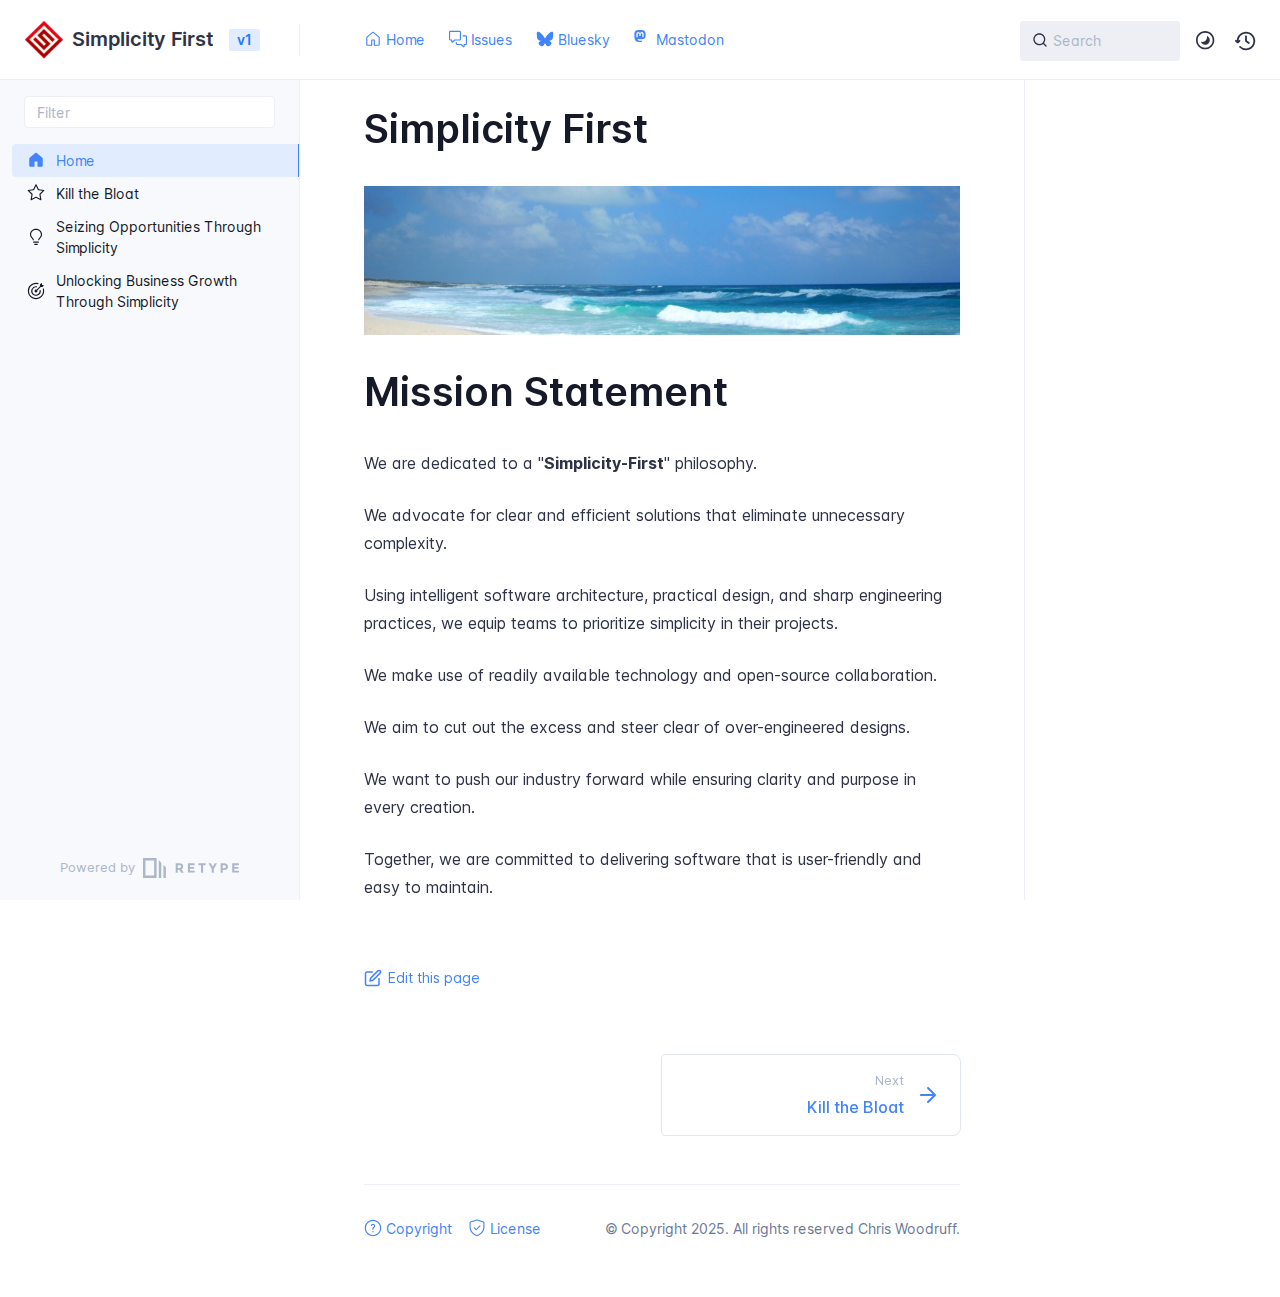
==== index.html @ 8ca4e06e "Refreshes Retype-generated documentation." ====
<!DOCTYPE html>
<html lang="en" class="h-full">
<head>
    <script async src="https://www.googletagmanager.com/gtag/js?id=G-XQ086SCL5T"></script>
    <script data-cfasync="false">window.dataLayer = window.dataLayer || [];function gtag(){dataLayer.push(arguments);}gtag('js', new Date());gtag('config', 'G-XQ086SCL5T');</script>

    <meta charset="UTF-8">
    <meta name="viewport" content="width=device-width,initial-scale=1">
    <meta name="turbo-root" content="/simplicity-first-dev">
    <meta name="turbo-cache-control" content="no-cache" data-turbo-track="reload" data-track-token="3.6.0.795551526939">

    <!-- See retype.com -->
    <meta name="generator" content="Retype 3.6.0">

    <!-- Primary Meta Tags -->
    <title>Simplicity First</title>
    <meta name="title" content="Simplicity First">
    <meta name="description" content="We are dedicated to a \" Simplicity-First\" philosophy.">

    <!-- Canonical -->
    <link rel="canonical" href="https://cwoodruff.github.io/simplicity-first-dev/">

    <!-- Open Graph / Facebook -->
    <meta property="og:type" content="website">
    <meta property="og:url" content="https://cwoodruff.github.io/simplicity-first-dev/">
    <meta property="og:title" content="Simplicity First">
    <meta property="og:description" content="We are dedicated to a \" Simplicity-First\" philosophy.">
    <meta property="og:image" content="https://cwoodruff.github.io/simplicity-first-dev/images/banner.jpeg">

    <!-- Twitter -->
    <meta property="twitter:card" content="summary_large_image">
    <meta property="twitter:url" content="https://cwoodruff.github.io/simplicity-first-dev/">
    <meta property="twitter:title" content="Simplicity First">
    <meta property="twitter:description" content="We are dedicated to a \" Simplicity-First\" philosophy.">
    <meta property="twitter:image" content="https://cwoodruff.github.io/simplicity-first-dev/images/banner.jpeg">

    <script data-cfasync="false">(function () { var el = document.documentElement, m = localStorage.getItem("doc_theme"), wm = window.matchMedia; if (m === "dark" || (!m && wm && wm("(prefers-color-scheme: dark)").matches)) { el.classList.add("dark") } else { el.classList.remove("dark") } })();</script>

    <link href="images/favicon.ico" rel="icon">
    <link href="resources/css/retype.css?v=3.6.0.795551526939" rel="stylesheet">

    <script data-cfasync="false" src="resources/js/config.js?v=3.6.0.795551526939" data-turbo-eval="false" defer></script>
    <script data-cfasync="false" src="resources/js/retype.js?v=3.6.0" data-turbo-eval="false" defer></script>
    <script id="lunr-js" data-cfasync="false" src="resources/js/lunr.js?v=3.6.0.795551526939" data-turbo-eval="false" defer></script>
</head>
<body>
    <div id="docs-app" class="relative text-base antialiased text-gray-700 bg-white font-body dark:bg-dark-850 dark:text-dark-300">
        <div class="absolute bottom-0 left-0 bg-gray-100 dark:bg-dark-800" style="top: 5rem; right: 50%"></div>
    
        <header id="docs-site-header" class="sticky top-0 z-30 flex w-full h-16 bg-white border-b border-gray-200 md:h-20 dark:bg-dark-850 dark:border-dark-650">
            <div class="container relative flex items-center justify-between pr-6 grow md:justify-start">
                <!-- Mobile menu button skeleton -->
                <button v-cloak class="skeleton docs-mobile-menu-button flex items-center justify-center shrink-0 overflow-hidden dark:text-white focus:outline-none rounded-full w-10 h-10 ml-3.5 md:hidden"><svg xmlns="http://www.w3.org/2000/svg" class="mb-px shrink-0" width="24" height="24" viewBox="0 0 24 24" role="presentation" style="margin-bottom: 0px;"><g fill="currentColor"><path d="M2 4h20v2H2zM2 11h20v2H2zM2 18h20v2H2z"></path></g></svg></button>
                <div v-cloak id="docs-sidebar-toggle"></div>
        
                <!-- Logo -->
                <div class="flex items-center justify-between h-full py-2 md:w-75">
                    <div class="flex items-center px-2 md:px-6">
                        <a id="docs-site-logo" href="" class="flex items-center leading-snug text-xl">
                            <span class="w-10 mr-2 grow-0 shrink-0 overflow-hidden">
                                <img class="max-h-10 dark:hidden md:inline-block" src="images/simplicity-first-200.png">
                                <img class="max-h-10 hidden dark:inline-block" src="images/simplicity-first-200.png">
                            </span>
                            <span class="dark:text-white font-semibold line-clamp-1 md:line-clamp-2">Simplicity First</span>
                        </a><span class="hidden px-2 py-1 ml-4 text-sm font-semibold leading-none text-root-logo-label-text bg-root-logo-label-bg rounded-sm md:inline-block">v1</span>
                    </div>
        
                    <span class="hidden h-8 border-r md:inline-block dark:border-dark-650"></span>
                </div>
        
                <div class="flex justify-between md:grow">
                    <!-- Top Nav -->
                    <nav class="hidden md:flex">
                        <ul class="flex flex-col mb-4 md:pl-16 md:mb-0 md:flex-row md:items-center">
                            <li class="mr-6">
                                <a class="py-2 md:mb-0 inline-flex items-center text-sm whitespace-nowrap transition-colors duration-200 ease-linear md:text-blue-500 dark:text-blue-400 hover:text-blue-800 dark:hover:text-blue-200" href="">
                                    <svg xmlns="http://www.w3.org/2000/svg" class="mb-px mr-1" width="18" height="18" viewBox="0 0 24 24" role="presentation">
                                        <g fill="currentColor">
                                            <path d="M11.03 2.59a1.501 1.501 0 0 1 1.94 0l7.5 6.363a1.5 1.5 0 0 1 .53 1.144V19.5a1.5 1.5 0 0 1-1.5 1.5h-5.75a.75.75 0 0 1-.75-.75V14h-2v6.25a.75.75 0 0 1-.75.75H4.5A1.5 1.5 0 0 1 3 19.5v-9.403c0-.44.194-.859.53-1.144ZM12 3.734l-7.5 6.363V19.5h5v-6.25a.75.75 0 0 1 .75-.75h3.5a.75.75 0 0 1 .75.75v6.25h5v-9.403Z"/>
                                        </g>
                                    </svg>
                                    <span>Home</span>
                                </a>
                            </li>
                            <li class="mr-6">
                                <a class="py-2 md:mb-0 inline-flex items-center text-sm whitespace-nowrap transition-colors duration-200 ease-linear md:text-blue-500 dark:text-blue-400 hover:text-blue-800 dark:hover:text-blue-200" href="https://github.com/cwoodruff/simplicity-first-dev/issues" target="_blank">
                                    <svg xmlns="http://www.w3.org/2000/svg" class="mb-px mr-1" width="18" height="18" viewBox="0 0 24 24" role="presentation">
                                        <g fill="currentColor">
                                            <path d="M1.75 1h12.5c.966 0 1.75.784 1.75 1.75v9.5A1.75 1.75 0 0 1 14.25 14H8.061l-2.574 2.573A1.458 1.458 0 0 1 3 15.543V14H1.75A1.75 1.75 0 0 1 0 12.25v-9.5C0 1.784.784 1 1.75 1ZM1.5 2.75v9.5c0 .138.112.25.25.25h2a.75.75 0 0 1 .75.75v2.19l2.72-2.72a.749.749 0 0 1 .53-.22h6.5a.25.25 0 0 0 .25-.25v-9.5a.25.25 0 0 0-.25-.25H1.75a.25.25 0 0 0-.25.25Z"/><path d="M22.5 8.75a.25.25 0 0 0-.25-.25h-3.5a.75.75 0 0 1 0-1.5h3.5c.966 0 1.75.784 1.75 1.75v9.5A1.75 1.75 0 0 1 22.25 20H21v1.543a1.457 1.457 0 0 1-2.487 1.03L15.939 20H10.75A1.75 1.75 0 0 1 9 18.25v-1.465a.75.75 0 0 1 1.5 0v1.465c0 .138.112.25.25.25h5.5a.75.75 0 0 1 .53.22l2.72 2.72v-2.19a.75.75 0 0 1 .75-.75h2a.25.25 0 0 0 .25-.25v-9.5Z"/>
                                        </g>
                                    </svg>
                                    <span>Issues</span>
                                </a>
                            </li>
                            <li class="mr-6">
                                <a class="py-2 md:mb-0 inline-flex items-center text-sm whitespace-nowrap transition-colors duration-200 ease-linear md:text-blue-500 dark:text-blue-400 hover:text-blue-800 dark:hover:text-blue-200" href="https://bsky.app/profile/woodruff.dev" target="_blank">
                                    <svg xmlns="http://www.w3.org/2000/svg" class="mb-px mr-1" width="18" height="18" viewBox="0 0 24 24" role="presentation">
                                        <g fill="currentColor">
                                            <path d="M18.231,3.618c-2.312,1.736-4.785,5.107-5.948,7.244c-0.123,0.226-0.444,0.226-0.567,0	c-1.163-2.137-3.636-5.508-5.948-7.244C3.949,2.252,1,1.195,1,4.559c0,0.672,0.385,5.643,0.611,6.451	c0.606,2.169,2.454,3.089,4.437,3.195c0.19,0.01,0.222,0.261,0.043,0.324c-2.988,1.048-3.518,3.196-1.424,5.344	c3.826,3.894,5.814,0.647,6.733-1.514c0.224-0.525,0.977-0.525,1.2,0c0.92,2.161,2.907,5.408,6.733,1.514	c2.093-2.148,1.564-4.296-1.424-5.344c-0.179-0.063-0.146-0.313,0.043-0.324c1.983-0.106,3.83-1.026,4.437-3.195	C22.615,10.203,23,5.231,23,4.559C23,1.195,20.051,2.252,18.231,3.618z"></path>
                                        </g>
                                    </svg>
                                    <span>Bluesky</span>
                                </a>
                            </li>
                            <li class="mr-6">
                                <a class="py-2 md:mb-0 inline-flex items-center text-sm whitespace-nowrap transition-colors duration-200 ease-linear md:text-blue-500 dark:text-blue-400 hover:text-blue-800 dark:hover:text-blue-200" href="https://mastodon.social/@cwoodruff" target="_blank">
                                    <svg xmlns="http://www.w3.org/2000/svg" class="mb-px mr-1" width="18" height="18" viewBox="0 0 24 24" role="presentation">
                                        <g fill="currentColor">
                                            <path d="M11.19 12.195c2.016-.24 3.77-1.475 3.99-2.603.348-1.778.32-4.339.32-4.339 0-3.47-2.286-4.488-2.286-4.488C12.062.238 10.083.017 8.027 0h-.05C5.92.017 3.942.238 2.79.765c0 0-2.285 1.017-2.285 4.488l-.002.662c-.004.64-.007 1.35.011 2.091.083 3.394.626 6.74 3.78 7.57 1.454.383 2.703.463 3.709.408 1.823-.1 2.847-.647 2.847-.647l-.06-1.317s-1.303.41-2.767.36c-1.45-.05-2.98-.156-3.215-1.928a4 4 0 0 1-.033-.496s1.424.346 3.228.428c1.103.05 2.137-.064 3.188-.189zm1.613-2.47H11.13v-4.08c0-.859-.364-1.295-1.091-1.295-.804 0-1.207.517-1.207 1.541v2.233H7.168V5.89c0-1.024-.403-1.541-1.207-1.541-.727 0-1.091.436-1.091 1.296v4.079H3.197V5.522q0-1.288.66-2.046c.456-.505 1.052-.764 1.793-.764.856 0 1.504.328 1.933.983L8 4.39l.417-.695c.429-.655 1.077-.983 1.934-.983.74 0 1.336.259 1.791.764q.662.757.661 2.046z"/>
                                        </g>
                                    </svg>
                                    <span>Mastodon</span>
                                </a>
                            </li>
        
                        </ul>
                    </nav>
        
                    <!-- Header Right Skeleton -->
                    <div v-cloak class="flex justify-end grow skeleton">
        
                        <!-- Search input mock -->
                        <div class="relative hidden w-40 lg:block lg:max-w-sm lg:ml-auto">
                            <div class="absolute flex items-center justify-center h-full pl-3 dark:text-dark-300">
                                <svg xmlns="http://www.w3.org/2000/svg" class="icon-base" width="16" height="16" viewBox="0 0 24 24" aria-labelledby="icon" role="presentation" style="margin-bottom: 1px;"><g fill="currentColor" ><path d="M21.71 20.29l-3.68-3.68A8.963 8.963 0 0020 11c0-4.96-4.04-9-9-9s-9 4.04-9 9 4.04 9 9 9c2.12 0 4.07-.74 5.61-1.97l3.68 3.68c.2.19.45.29.71.29s.51-.1.71-.29c.39-.39.39-1.03 0-1.42zM4 11c0-3.86 3.14-7 7-7s7 3.14 7 7c0 1.92-.78 3.66-2.04 4.93-.01.01-.02.01-.02.01-.01.01-.01.01-.01.02A6.98 6.98 0 0111 18c-3.86 0-7-3.14-7-7z" ></path></g></svg>
                            </div>
                            <input class="w-full h-10 placeholder-gray-400 transition-colors duration-200 ease-in bg-gray-200 border border-transparent rounded md:text-sm hover:bg-white hover:border-gray-300 focus:outline-none focus:bg-white focus:border-gray-500 dark:bg-dark-600 dark:border-dark-600 dark:placeholder-dark-400" style="padding: 0.625rem 0.75rem 0.625rem 2rem" type="text" placeholder="Search">
                        </div>
        
                        <!-- Mobile search button -->
                        <div class="flex items-center justify-center w-10 h-10 lg:hidden">
                            <svg xmlns="http://www.w3.org/2000/svg" class="shrink-0 icon-base" width="20" height="20" viewBox="0 0 24 24" aria-labelledby="icon" role="presentation" style="margin-bottom: 0px;"><g fill="currentColor" ><path d="M21.71 20.29l-3.68-3.68A8.963 8.963 0 0020 11c0-4.96-4.04-9-9-9s-9 4.04-9 9 4.04 9 9 9c2.12 0 4.07-.74 5.61-1.97l3.68 3.68c.2.19.45.29.71.29s.51-.1.71-.29c.39-.39.39-1.03 0-1.42zM4 11c0-3.86 3.14-7 7-7s7 3.14 7 7c0 1.92-.78 3.66-2.04 4.93-.01.01-.02.01-.02.01-.01.01-.01.01-.01.02A6.98 6.98 0 0111 18c-3.86 0-7-3.14-7-7z" ></path></g></svg>
                        </div>
        
                        <!-- Dark mode switch placeholder -->
                        <div class="w-10 h-10 lg:ml-2"></div>
        
                        <!-- History button -->
                        <div class="flex items-center justify-center w-10 h-10" style="margin-right: -0.625rem;">
                            <svg xmlns="http://www.w3.org/2000/svg" class="shrink-0 icon-base" width="22" height="22" viewBox="0 0 24 24" aria-labelledby="icon" role="presentation" style="margin-bottom: 0px;"><g fill="currentColor" ><g ><path d="M12.01 6.01c-.55 0-1 .45-1 1V12a1 1 0 00.4.8l3 2.22a.985.985 0 001.39-.2.996.996 0 00-.21-1.4l-2.6-1.92V7.01c.02-.55-.43-1-.98-1z"></path><path d="M12.01 1.91c-5.33 0-9.69 4.16-10.05 9.4l-.29-.26a.997.997 0 10-1.34 1.48l1.97 1.79c.19.17.43.26.67.26s.48-.09.67-.26l1.97-1.79a.997.997 0 10-1.34-1.48l-.31.28c.34-4.14 3.82-7.41 8.05-7.41 4.46 0 8.08 3.63 8.08 8.09s-3.63 8.08-8.08 8.08c-2.18 0-4.22-.85-5.75-2.4a.996.996 0 10-1.42 1.4 10.02 10.02 0 007.17 2.99c5.56 0 10.08-4.52 10.08-10.08.01-5.56-4.52-10.09-10.08-10.09z"></path></g></g></svg>
                        </div>
                    </div>
        
                    <div v-cloak class="flex justify-end grow">
                        <div id="docs-mobile-search-button"></div>
                        <doc-search-desktop></doc-search-desktop>
        
                        <doc-theme-switch class="lg:ml-2"></doc-theme-switch>
                        <doc-history></doc-history>
                    </div>
                </div>
            </div>
        </header>
    
        <div class="container relative flex bg-white">
            <!-- Sidebar Skeleton -->
            <div v-cloak class="fixed flex flex-col shrink-0 duration-300 ease-in-out bg-gray-100 border-gray-200 sidebar top-20 w-75 border-r h-screen md:sticky transition-transform skeleton dark:bg-dark-800 dark:border-dark-650">
            
                <!-- Render this div, if config.showSidebarFilter is `true` -->
                <div class="flex items-center h-16 px-6">
                    <input class="w-full h-8 px-3 py-2 transition-colors duration-200 ease-linear bg-white border border-gray-200 rounded shadow-none text-sm focus:outline-none focus:border-gray-600 dark:bg-dark-600 dark:border-dark-600" type="text" placeholder="Filter">
                </div>
            
                <div class="pl-6 mt-1 mb-4">
                    <div class="w-32 h-3 mb-4 bg-gray-200 rounded-full loading dark:bg-dark-600"></div>
                    <div class="w-48 h-3 mb-4 bg-gray-200 rounded-full loading dark:bg-dark-600"></div>
                    <div class="w-40 h-3 mb-4 bg-gray-200 rounded-full loading dark:bg-dark-600"></div>
                    <div class="w-32 h-3 mb-4 bg-gray-200 rounded-full loading dark:bg-dark-600"></div>
                    <div class="w-48 h-3 mb-4 bg-gray-200 rounded-full loading dark:bg-dark-600"></div>
                    <div class="w-40 h-3 mb-4 bg-gray-200 rounded-full loading dark:bg-dark-600"></div>
                </div>
            
                <div class="shrink-0 mt-auto bg-transparent dark:border-dark-650">
                    <a class="flex items-center justify-center flex-nowrap h-16 text-gray-400 dark:text-dark-400 hover:text-gray-700 dark:hover:text-dark-300 transition-colors duration-150 ease-in docs-powered-by" target="_blank" href="https://retype.com/" rel="noopener">
                        <span class="text-xs whitespace-nowrap">Powered by</span>
                        <svg xmlns="http://www.w3.org/2000/svg" class="ml-2" fill="currentColor" width="96" height="20" overflow="visible"><path d="M0 0v20h13.59V0H0zm11.15 17.54H2.44V2.46h8.71v15.08zM15.8 20h2.44V4.67L15.8 2.22zM20.45 6.89V20h2.44V9.34z"/><g><path d="M40.16 8.44c0 1.49-.59 2.45-1.75 2.88l2.34 3.32h-2.53l-2.04-2.96h-1.43v2.96h-2.06V5.36h3.5c1.43 0 2.46.24 3.07.73s.9 1.27.9 2.35zm-2.48 1.1c.26-.23.38-.59.38-1.09 0-.5-.13-.84-.4-1.03s-.73-.28-1.39-.28h-1.54v2.75h1.5c.72 0 1.2-.12 1.45-.35zM51.56 5.36V7.2h-4.59v1.91h4.13v1.76h-4.13v1.92h4.74v1.83h-6.79V5.36h6.64zM60.09 7.15v7.48h-2.06V7.15h-2.61V5.36h7.28v1.79h-2.61zM70.81 14.64h-2.06v-3.66l-3.19-5.61h2.23l1.99 3.45 1.99-3.45H74l-3.19 5.61v3.66zM83.99 6.19c.65.55.97 1.4.97 2.55s-.33 1.98-1 2.51-1.68.8-3.04.8h-1.23v2.59h-2.06V5.36h3.26c1.42 0 2.45.28 3.1.83zm-1.51 3.65c.25-.28.37-.69.37-1.22s-.16-.92-.48-1.14c-.32-.23-.82-.34-1.5-.34H79.7v3.12h1.38c.68 0 1.15-.14 1.4-.42zM95.85 5.36V7.2h-4.59v1.91h4.13v1.76h-4.13v1.92H96v1.83h-6.79V5.36h6.64z"/></g></svg>
                    </a>
                </div>
            </div>
            
            <!-- Sidebar component -->
            <doc-sidebar v-cloak>
                <template #sidebar-footer>
                    <div class="shrink-0 mt-auto border-t md:bg-transparent md:border-none dark:border-dark-650">
            
                        <div class="py-3 px-6 md:hidden border-b dark:border-dark-650">
                            <nav>
                                <ul class="flex flex-wrap justify-center items-center">
                                    <li class="mr-6">
                                        <a class="block py-1 inline-flex items-center text-sm whitespace-nowrap transition-colors duration-200 ease-linear md:text-blue-500 dark:text-blue-400 hover:text-blue-800 dark:hover:text-blue-200" href="">
                                            <svg xmlns="http://www.w3.org/2000/svg" class="mb-px mr-1" width="18" height="18" viewBox="0 0 24 24" role="presentation">
                                                <g fill="currentColor">
                                                    <path d="M11.03 2.59a1.501 1.501 0 0 1 1.94 0l7.5 6.363a1.5 1.5 0 0 1 .53 1.144V19.5a1.5 1.5 0 0 1-1.5 1.5h-5.75a.75.75 0 0 1-.75-.75V14h-2v6.25a.75.75 0 0 1-.75.75H4.5A1.5 1.5 0 0 1 3 19.5v-9.403c0-.44.194-.859.53-1.144ZM12 3.734l-7.5 6.363V19.5h5v-6.25a.75.75 0 0 1 .75-.75h3.5a.75.75 0 0 1 .75.75v6.25h5v-9.403Z"/>
                                                </g>
                                            </svg>
                                            <span>Home</span>
                                        </a>
                                    </li>
                                    <li class="mr-6">
                                        <a class="block py-1 inline-flex items-center text-sm whitespace-nowrap transition-colors duration-200 ease-linear md:text-blue-500 dark:text-blue-400 hover:text-blue-800 dark:hover:text-blue-200" href="https://github.com/cwoodruff/simplicity-first-dev/issues" target="_blank">
                                            <svg xmlns="http://www.w3.org/2000/svg" class="mb-px mr-1" width="18" height="18" viewBox="0 0 24 24" role="presentation">
                                                <g fill="currentColor">
                                                    <path d="M1.75 1h12.5c.966 0 1.75.784 1.75 1.75v9.5A1.75 1.75 0 0 1 14.25 14H8.061l-2.574 2.573A1.458 1.458 0 0 1 3 15.543V14H1.75A1.75 1.75 0 0 1 0 12.25v-9.5C0 1.784.784 1 1.75 1ZM1.5 2.75v9.5c0 .138.112.25.25.25h2a.75.75 0 0 1 .75.75v2.19l2.72-2.72a.749.749 0 0 1 .53-.22h6.5a.25.25 0 0 0 .25-.25v-9.5a.25.25 0 0 0-.25-.25H1.75a.25.25 0 0 0-.25.25Z"/><path d="M22.5 8.75a.25.25 0 0 0-.25-.25h-3.5a.75.75 0 0 1 0-1.5h3.5c.966 0 1.75.784 1.75 1.75v9.5A1.75 1.75 0 0 1 22.25 20H21v1.543a1.457 1.457 0 0 1-2.487 1.03L15.939 20H10.75A1.75 1.75 0 0 1 9 18.25v-1.465a.75.75 0 0 1 1.5 0v1.465c0 .138.112.25.25.25h5.5a.75.75 0 0 1 .53.22l2.72 2.72v-2.19a.75.75 0 0 1 .75-.75h2a.25.25 0 0 0 .25-.25v-9.5Z"/>
                                                </g>
                                            </svg>
                                            <span>Issues</span>
                                        </a>
                                    </li>
                                    <li class="mr-6">
                                        <a class="block py-1 inline-flex items-center text-sm whitespace-nowrap transition-colors duration-200 ease-linear md:text-blue-500 dark:text-blue-400 hover:text-blue-800 dark:hover:text-blue-200" href="https://bsky.app/profile/woodruff.dev" target="_blank">
                                            <svg xmlns="http://www.w3.org/2000/svg" class="mb-px mr-1" width="18" height="18" viewBox="0 0 24 24" role="presentation">
                                                <g fill="currentColor">
                                                    <path d="M18.231,3.618c-2.312,1.736-4.785,5.107-5.948,7.244c-0.123,0.226-0.444,0.226-0.567,0	c-1.163-2.137-3.636-5.508-5.948-7.244C3.949,2.252,1,1.195,1,4.559c0,0.672,0.385,5.643,0.611,6.451	c0.606,2.169,2.454,3.089,4.437,3.195c0.19,0.01,0.222,0.261,0.043,0.324c-2.988,1.048-3.518,3.196-1.424,5.344	c3.826,3.894,5.814,0.647,6.733-1.514c0.224-0.525,0.977-0.525,1.2,0c0.92,2.161,2.907,5.408,6.733,1.514	c2.093-2.148,1.564-4.296-1.424-5.344c-0.179-0.063-0.146-0.313,0.043-0.324c1.983-0.106,3.83-1.026,4.437-3.195	C22.615,10.203,23,5.231,23,4.559C23,1.195,20.051,2.252,18.231,3.618z"></path>
                                                </g>
                                            </svg>
                                            <span>Bluesky</span>
                                        </a>
                                    </li>
                                    <li class="mr-6">
                                        <a class="block py-1 inline-flex items-center text-sm whitespace-nowrap transition-colors duration-200 ease-linear md:text-blue-500 dark:text-blue-400 hover:text-blue-800 dark:hover:text-blue-200" href="https://mastodon.social/@cwoodruff" target="_blank">
                                            <svg xmlns="http://www.w3.org/2000/svg" class="mb-px mr-1" width="18" height="18" viewBox="0 0 24 24" role="presentation">
                                                <g fill="currentColor">
                                                    <path d="M11.19 12.195c2.016-.24 3.77-1.475 3.99-2.603.348-1.778.32-4.339.32-4.339 0-3.47-2.286-4.488-2.286-4.488C12.062.238 10.083.017 8.027 0h-.05C5.92.017 3.942.238 2.79.765c0 0-2.285 1.017-2.285 4.488l-.002.662c-.004.64-.007 1.35.011 2.091.083 3.394.626 6.74 3.78 7.57 1.454.383 2.703.463 3.709.408 1.823-.1 2.847-.647 2.847-.647l-.06-1.317s-1.303.41-2.767.36c-1.45-.05-2.98-.156-3.215-1.928a4 4 0 0 1-.033-.496s1.424.346 3.228.428c1.103.05 2.137-.064 3.188-.189zm1.613-2.47H11.13v-4.08c0-.859-.364-1.295-1.091-1.295-.804 0-1.207.517-1.207 1.541v2.233H7.168V5.89c0-1.024-.403-1.541-1.207-1.541-.727 0-1.091.436-1.091 1.296v4.079H3.197V5.522q0-1.288.66-2.046c.456-.505 1.052-.764 1.793-.764.856 0 1.504.328 1.933.983L8 4.39l.417-.695c.429-.655 1.077-.983 1.934-.983.74 0 1.336.259 1.791.764q.662.757.661 2.046z"/>
                                                </g>
                                            </svg>
                                            <span>Mastodon</span>
                                        </a>
                                    </li>
            
                                </ul>
                            </nav>
                        </div>
            
                        <a class="flex items-center justify-center flex-nowrap h-16 text-gray-400 dark:text-dark-400 hover:text-gray-700 dark:hover:text-dark-300 transition-colors duration-150 ease-in docs-powered-by" target="_blank" href="https://retype.com/" rel="noopener">
                            <span class="text-xs whitespace-nowrap">Powered by</span>
                            <svg xmlns="http://www.w3.org/2000/svg" class="ml-2" fill="currentColor" width="96" height="20" overflow="visible"><path d="M0 0v20h13.59V0H0zm11.15 17.54H2.44V2.46h8.71v15.08zM15.8 20h2.44V4.67L15.8 2.22zM20.45 6.89V20h2.44V9.34z"/><g><path d="M40.16 8.44c0 1.49-.59 2.45-1.75 2.88l2.34 3.32h-2.53l-2.04-2.96h-1.43v2.96h-2.06V5.36h3.5c1.43 0 2.46.24 3.07.73s.9 1.27.9 2.35zm-2.48 1.1c.26-.23.38-.59.38-1.09 0-.5-.13-.84-.4-1.03s-.73-.28-1.39-.28h-1.54v2.75h1.5c.72 0 1.2-.12 1.45-.35zM51.56 5.36V7.2h-4.59v1.91h4.13v1.76h-4.13v1.92h4.74v1.83h-6.79V5.36h6.64zM60.09 7.15v7.48h-2.06V7.15h-2.61V5.36h7.28v1.79h-2.61zM70.81 14.64h-2.06v-3.66l-3.19-5.61h2.23l1.99 3.45 1.99-3.45H74l-3.19 5.61v3.66zM83.99 6.19c.65.55.97 1.4.97 2.55s-.33 1.98-1 2.51-1.68.8-3.04.8h-1.23v2.59h-2.06V5.36h3.26c1.42 0 2.45.28 3.1.83zm-1.51 3.65c.25-.28.37-.69.37-1.22s-.16-.92-.48-1.14c-.32-.23-.82-.34-1.5-.34H79.7v3.12h1.38c.68 0 1.15-.14 1.4-.42zM95.85 5.36V7.2h-4.59v1.91h4.13v1.76h-4.13v1.92H96v1.83h-6.79V5.36h6.64z"/></g></svg>
                        </a>
                    </div>
                </template>
            </doc-sidebar>
    
            <div class="grow min-w-0 dark:bg-dark-850">
                <!-- Render "toolbar" template here on api pages --><!-- Render page content -->
                <div class="flex">
                    <div class="min-w-0 p-4 grow md:px-16">
                        <main class="relative pb-12 lg:pt-2">
                            <div class="docs-markdown" id="docs-content">
                                <!-- Rendered if sidebar right is enabled -->
                                <div id="docs-sidebar-right-toggle"></div>
                                <!-- Page content  -->
<doc-anchor-target id="simplicity-first" class="break-words">
    <h1>
        <doc-anchor-trigger class="header-anchor-trigger" to="#simplicity-first">#</doc-anchor-trigger>
        <span>Simplicity First</span>
    </h1>
</doc-anchor-target>
<p><figure class="content-center">
    <img src="images/banner.jpeg" alt="">
    <figcaption class="caption"></figcaption>
</figure>
</p>
<doc-anchor-target id="mission-statement">
    <h1>
        <doc-anchor-trigger class="header-anchor-trigger" to="#mission-statement">#</doc-anchor-trigger>
        <span>Mission Statement</span>
    </h1>
</doc-anchor-target>
<p>We are dedicated to a &quot;<strong>Simplicity-First</strong>&quot; philosophy.</p>
<p>We advocate for clear and efficient solutions that eliminate unnecessary complexity.</p>
<p>Using intelligent software architecture, practical design, and sharp engineering practices, we equip teams to prioritize simplicity in their projects.</p>
<p>We make use of readily available technology and open-source collaboration.</p>
<p>We aim to cut out the excess and steer clear of over-engineered designs.</p>
<p>We want to push our industry forward while ensuring clarity and purpose in every creation.</p>
<p>Together, we are committed to delivering software that is user-friendly and easy to maintain.</p>

                                
                                <!-- Required only on API pages -->
                                <doc-toolbar-member-filter-no-results></doc-toolbar-member-filter-no-results>
                            </div>
                            <footer class="clear-both">
                                <div class="flex flex-wrap items-center justify-between mt-14">
                                    <a class="my-2.5 inline-flex items-center text-sm whitespace-nowrap text-blue-500 dark:text-blue-400 hover:text-blue-700 hover:underline" href="https://github.com/cwoodruff/simplicity-first-dev/blob/main/index.md" target="_blank" rel="noopener">
                                        <svg class="mr-1.5" xmlns="http://www.w3.org/2000/svg" width="18" height="18" viewBox="0 0 24 24" fill="currentColor" overflow="visible"><path d="M20 12c-.55 0-1 .45-1 1v7c0 .55-.45 1-1 1H4c-.55 0-1-.45-1-1V6c0-.55.45-1 1-1h7c.55 0 1-.45 1-1s-.45-1-1-1H4C2.35 3 1 4.35 1 6v14c0 1.65 1.35 3 3 3h14c1.65 0 3-1.35 3-3v-7c0-.55-.45-1-1-1z" /><path d="M22.21 1.79c-1.18-1.18-3.24-1.18-4.41 0l-9.5 9.5c-.13.13-.22.29-.26.46l-1 4c-.08.34.01.7.26.95.18.2.44.3.7.3.08 0 .16-.01.24-.03l4-1c.18-.04.34-.13.46-.26l9.5-9.5c1.22-1.22 1.22-3.2.01-4.42zm-1.42 3l-9.3 9.3-2.11.53.53-2.11 9.3-9.3c.42-.42 1.16-.42 1.59 0 .43.43.43 1.15-.01 1.58z" /><path fill="none" d="M0 0h24v24H0z" /></svg>
                                        <span>Edit this page</span>
                                    </a>
                                </div>
                            
                                <nav class="flex mt-14">
                                    <div class="w-1/2">
                                    </div>
                            
                                    <div class="w-1/2">
                                        <a class="px-5 py-4 -mx-px h-full flex items-center justify-end break-normal font-medium text-blue-500 dark:text-blue-400 border border-gray-300 hover:border-gray-400 dark:border-dark-650 dark:hover:border-dark-450 rounded-l rounded-r-lg transition-colors duration-150 relative hover:z-5" href="kill-the-bloat/">
                                            <span>
                                                <span class="block text-xs font-normal text-right text-gray-400 dark:text-dark-400">Next</span>
                                                <span class="block mt-1">Kill the Bloat</span>
                                            </span>
                                            <svg xmlns="http://www.w3.org/2000/svg" class="ml-3" width="24" height="24" viewBox="0 0 24 24" fill="currentColor" overflow="visible"><path d="M19.92 12.38a1 1 0 00-.22-1.09l-7-7a.996.996 0 10-1.41 1.41l5.3 5.3H5c-.55 0-1 .45-1 1s.45 1 1 1h11.59l-5.29 5.29a.996.996 0 000 1.41c.19.2.44.3.7.3s.51-.1.71-.29l7-7c.09-.09.16-.21.21-.33z" /><path fill="none" d="M0 0h24v24H0z" /></svg>
                                        </a>
                                    </div>
                                </nav>
                            </footer>
                        </main>
                
                        <div class="border-t dark:border-dark-650 pt-6 mb-8">
                            <footer class="flex flex-wrap items-center justify-between">
                                <div>
                                    <ul class="flex flex-wrap items-center text-sm">
                                        <li>
                                            <a class="inline-flex items-center mr-4 py-2 text-sm whitespace-nowrap transition-colors duration-200 ease-linear text-blue-500 dark:text-blue-400 hover:text-blue-800 dark:hover:text-blue-200 md:mb-0" href="copyright/">
                                                <svg xmlns="http://www.w3.org/2000/svg" class="mb-px mr-1" width="18" height="18" viewBox="0 0 24 24" role="presentation">
                                                    <g fill="currentColor">
                                                        <path d="M10.97 8.265a1.45 1.45 0 0 0-.487.57.75.75 0 0 1-1.341-.67c.2-.402.513-.826.997-1.148C10.627 6.69 11.244 6.5 12 6.5c.658 0 1.369.195 1.934.619a2.45 2.45 0 0 1 1.004 2.006c0 1.033-.513 1.72-1.027 2.215-.19.183-.399.358-.579.508l-.147.123a4.329 4.329 0 0 0-.435.409v1.37a.75.75 0 1 1-1.5 0v-1.473c0-.237.067-.504.247-.736.22-.28.486-.517.718-.714l.183-.153.001-.001c.172-.143.324-.27.47-.412.368-.355.569-.676.569-1.136a.953.953 0 0 0-.404-.806C12.766 8.118 12.384 8 12 8c-.494 0-.814.121-1.03.265ZM13 17a1 1 0 1 1-2 0 1 1 0 0 1 2 0Z"/><path d="M12 1c6.075 0 11 4.925 11 11s-4.925 11-11 11S1 18.075 1 12 5.925 1 12 1ZM2.5 12a9.5 9.5 0 0 0 9.5 9.5 9.5 9.5 0 0 0 9.5-9.5A9.5 9.5 0 0 0 12 2.5 9.5 9.5 0 0 0 2.5 12Z"/>
                                                    </g>
                                                </svg>
                                                <span>Copyright</span>
                                            </a>
                                        </li>
                                        <li>
                                            <a class="inline-flex items-center mr-4 py-2 text-sm whitespace-nowrap transition-colors duration-200 ease-linear text-blue-500 dark:text-blue-400 hover:text-blue-800 dark:hover:text-blue-200 md:mb-0" href="license/">
                                                <svg xmlns="http://www.w3.org/2000/svg" class="mb-px mr-1" width="18" height="18" viewBox="0 0 24 24" role="presentation">
                                                    <g fill="currentColor">
                                                        <path d="M16.53 9.78a.75.75 0 0 0-1.06-1.06L11 13.19l-1.97-1.97a.75.75 0 0 0-1.06 1.06l2.5 2.5a.75.75 0 0 0 1.06 0l5-5Z"/><path d="m12.54.637 8.25 2.675A1.75 1.75 0 0 1 22 4.976V10c0 6.19-3.771 10.704-9.401 12.83a1.704 1.704 0 0 1-1.198 0C5.77 20.705 2 16.19 2 10V4.976c0-.758.489-1.43 1.21-1.664L11.46.637a1.748 1.748 0 0 1 1.08 0Zm-.617 1.426-8.25 2.676a.249.249 0 0 0-.173.237V10c0 5.46 3.28 9.483 8.43 11.426a.199.199 0 0 0 .14 0C17.22 19.483 20.5 15.461 20.5 10V4.976a.25.25 0 0 0-.173-.237l-8.25-2.676a.253.253 0 0 0-.154 0Z"/>
                                                    </g>
                                                </svg>
                                                <span>License</span>
                                            </a>
                                        </li>
                                    </ul>
                                </div>
                                <div class="docs-copyright py-2 text-gray-500 dark:text-dark-350 text-sm leading-relaxed"><p>© Copyright 2025. All rights reserved Chris Woodruff.</p></div>
                            </footer>
                        </div>
                    </div>
                
                    <!-- Rendered if sidebar right is enabled -->
                    <!-- Sidebar right skeleton-->
                    <div v-cloak class="fixed top-0 bottom-0 right-0 translate-x-full bg-white border-gray-200 lg:sticky lg:border-l lg:shrink-0 lg:pt-6 lg:transform-none sm:w-1/2 lg:w-64 lg:z-0 md:w-104 sidebar-right skeleton dark:bg-dark-850 dark:border-dark-650">
                        <div class="pl-5">
                            <div class="w-32 h-3 mb-4 bg-gray-200 dark:bg-dark-600 rounded-full loading"></div>
                            <div class="w-48 h-3 mb-4 bg-gray-200 dark:bg-dark-600 rounded-full loading"></div>
                            <div class="w-40 h-3 mb-4 bg-gray-200 dark:bg-dark-600 rounded-full loading"></div>
                        </div>
                    </div>
                
                    <!-- User should be able to hide sidebar right -->
                    <doc-sidebar-right v-cloak></doc-sidebar-right>
                </div>

            </div>
        </div>
    
        <doc-search-mobile></doc-search-mobile>
        <doc-back-to-top></doc-back-to-top>
    </div>


    <div id="docs-overlay-target"></div>

    <script data-cfasync="false">window.__DOCS__ = { "title": "Home", isRoot: true, level: 0, icon: "file", hasPrism: false, hasMermaid: false, hasMath: false, tocDepth: 23 }</script>
</body>
</html>
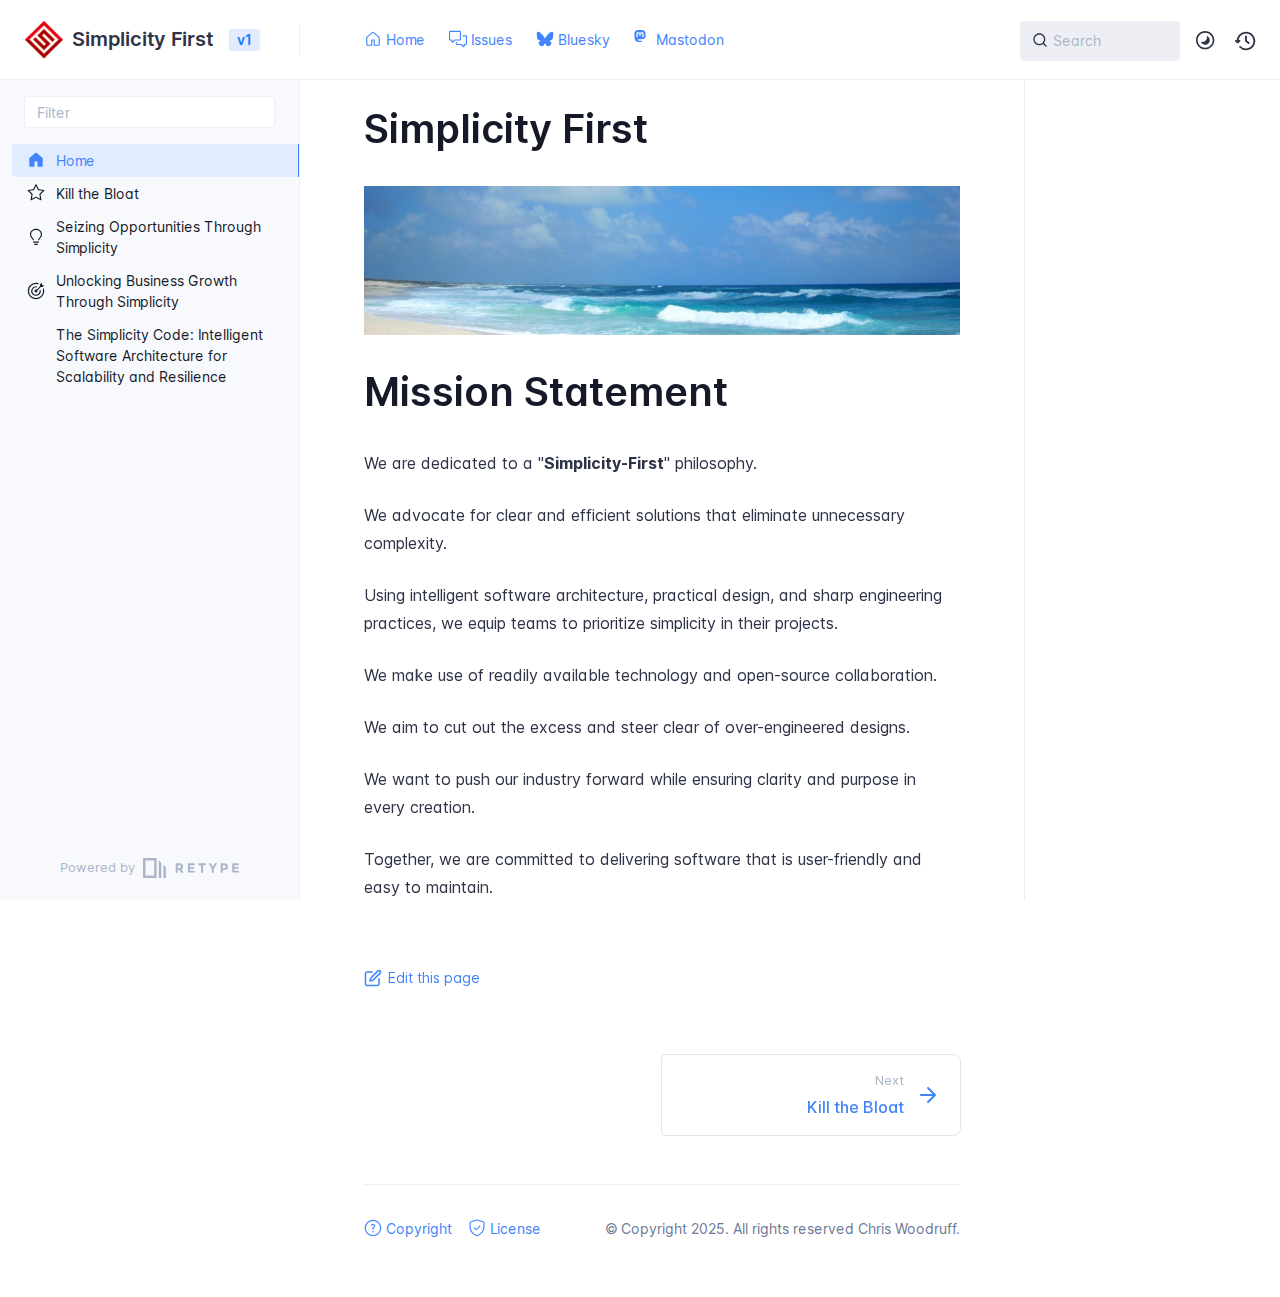
==== commit da9e46bb: "Refreshes Retype-generated documentation." ====
--- a/index.html
+++ b/index.html
@@ -7,7 +7,7 @@
     <meta charset="UTF-8">
     <meta name="viewport" content="width=device-width,initial-scale=1">
     <meta name="turbo-root" content="/simplicity-first-dev">
-    <meta name="turbo-cache-control" content="no-cache" data-turbo-track="reload" data-track-token="3.6.0.795551526939">
+    <meta name="turbo-cache-control" content="no-cache" data-turbo-track="reload" data-track-token="3.6.0.796669761945">
 
     <!-- See retype.com -->
     <meta name="generator" content="Retype 3.6.0">
@@ -37,11 +37,11 @@
     <script data-cfasync="false">(function () { var el = document.documentElement, m = localStorage.getItem("doc_theme"), wm = window.matchMedia; if (m === "dark" || (!m && wm && wm("(prefers-color-scheme: dark)").matches)) { el.classList.add("dark") } else { el.classList.remove("dark") } })();</script>
 
     <link href="images/favicon.ico" rel="icon">
-    <link href="resources/css/retype.css?v=3.6.0.795551526939" rel="stylesheet">
-
-    <script data-cfasync="false" src="resources/js/config.js?v=3.6.0.795551526939" data-turbo-eval="false" defer></script>
+    <link href="resources/css/retype.css?v=3.6.0.796669761945" rel="stylesheet">
+
+    <script data-cfasync="false" src="resources/js/config.js?v=3.6.0.796669761945" data-turbo-eval="false" defer></script>
     <script data-cfasync="false" src="resources/js/retype.js?v=3.6.0" data-turbo-eval="false" defer></script>
-    <script id="lunr-js" data-cfasync="false" src="resources/js/lunr.js?v=3.6.0.795551526939" data-turbo-eval="false" defer></script>
+    <script id="lunr-js" data-cfasync="false" src="resources/js/lunr.js?v=3.6.0.796669761945" data-turbo-eval="false" defer></script>
 </head>
 <body>
     <div id="docs-app" class="relative text-base antialiased text-gray-700 bg-white font-body dark:bg-dark-850 dark:text-dark-300">
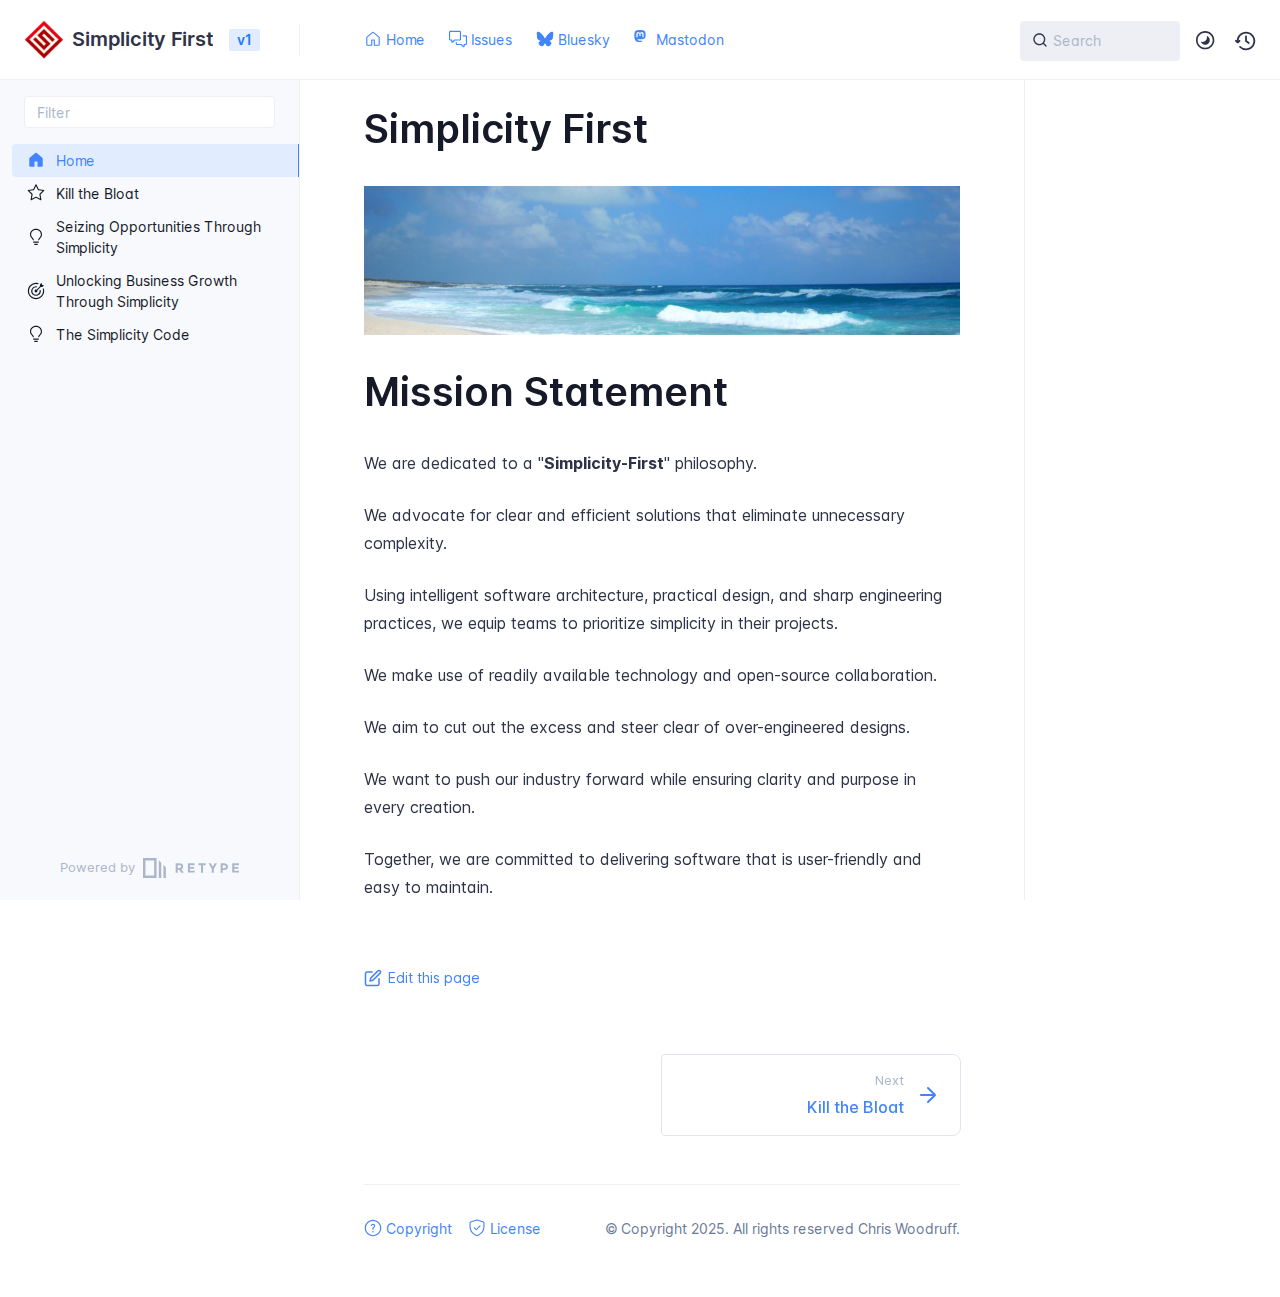
==== commit 9e3ca178: "Refreshes Retype-generated documentation." ====
--- a/index.html
+++ b/index.html
@@ -7,7 +7,7 @@
     <meta charset="UTF-8">
     <meta name="viewport" content="width=device-width,initial-scale=1">
     <meta name="turbo-root" content="/simplicity-first-dev">
-    <meta name="turbo-cache-control" content="no-cache" data-turbo-track="reload" data-track-token="3.6.0.796669761945">
+    <meta name="turbo-cache-control" content="no-cache" data-turbo-track="reload" data-track-token="3.6.0.796670060118">
 
     <!-- See retype.com -->
     <meta name="generator" content="Retype 3.6.0">
@@ -37,11 +37,11 @@
     <script data-cfasync="false">(function () { var el = document.documentElement, m = localStorage.getItem("doc_theme"), wm = window.matchMedia; if (m === "dark" || (!m && wm && wm("(prefers-color-scheme: dark)").matches)) { el.classList.add("dark") } else { el.classList.remove("dark") } })();</script>
 
     <link href="images/favicon.ico" rel="icon">
-    <link href="resources/css/retype.css?v=3.6.0.796669761945" rel="stylesheet">
-
-    <script data-cfasync="false" src="resources/js/config.js?v=3.6.0.796669761945" data-turbo-eval="false" defer></script>
+    <link href="resources/css/retype.css?v=3.6.0.796670060118" rel="stylesheet">
+
+    <script data-cfasync="false" src="resources/js/config.js?v=3.6.0.796670060118" data-turbo-eval="false" defer></script>
     <script data-cfasync="false" src="resources/js/retype.js?v=3.6.0" data-turbo-eval="false" defer></script>
-    <script id="lunr-js" data-cfasync="false" src="resources/js/lunr.js?v=3.6.0.796669761945" data-turbo-eval="false" defer></script>
+    <script id="lunr-js" data-cfasync="false" src="resources/js/lunr.js?v=3.6.0.796670060118" data-turbo-eval="false" defer></script>
 </head>
 <body>
     <div id="docs-app" class="relative text-base antialiased text-gray-700 bg-white font-body dark:bg-dark-850 dark:text-dark-300">
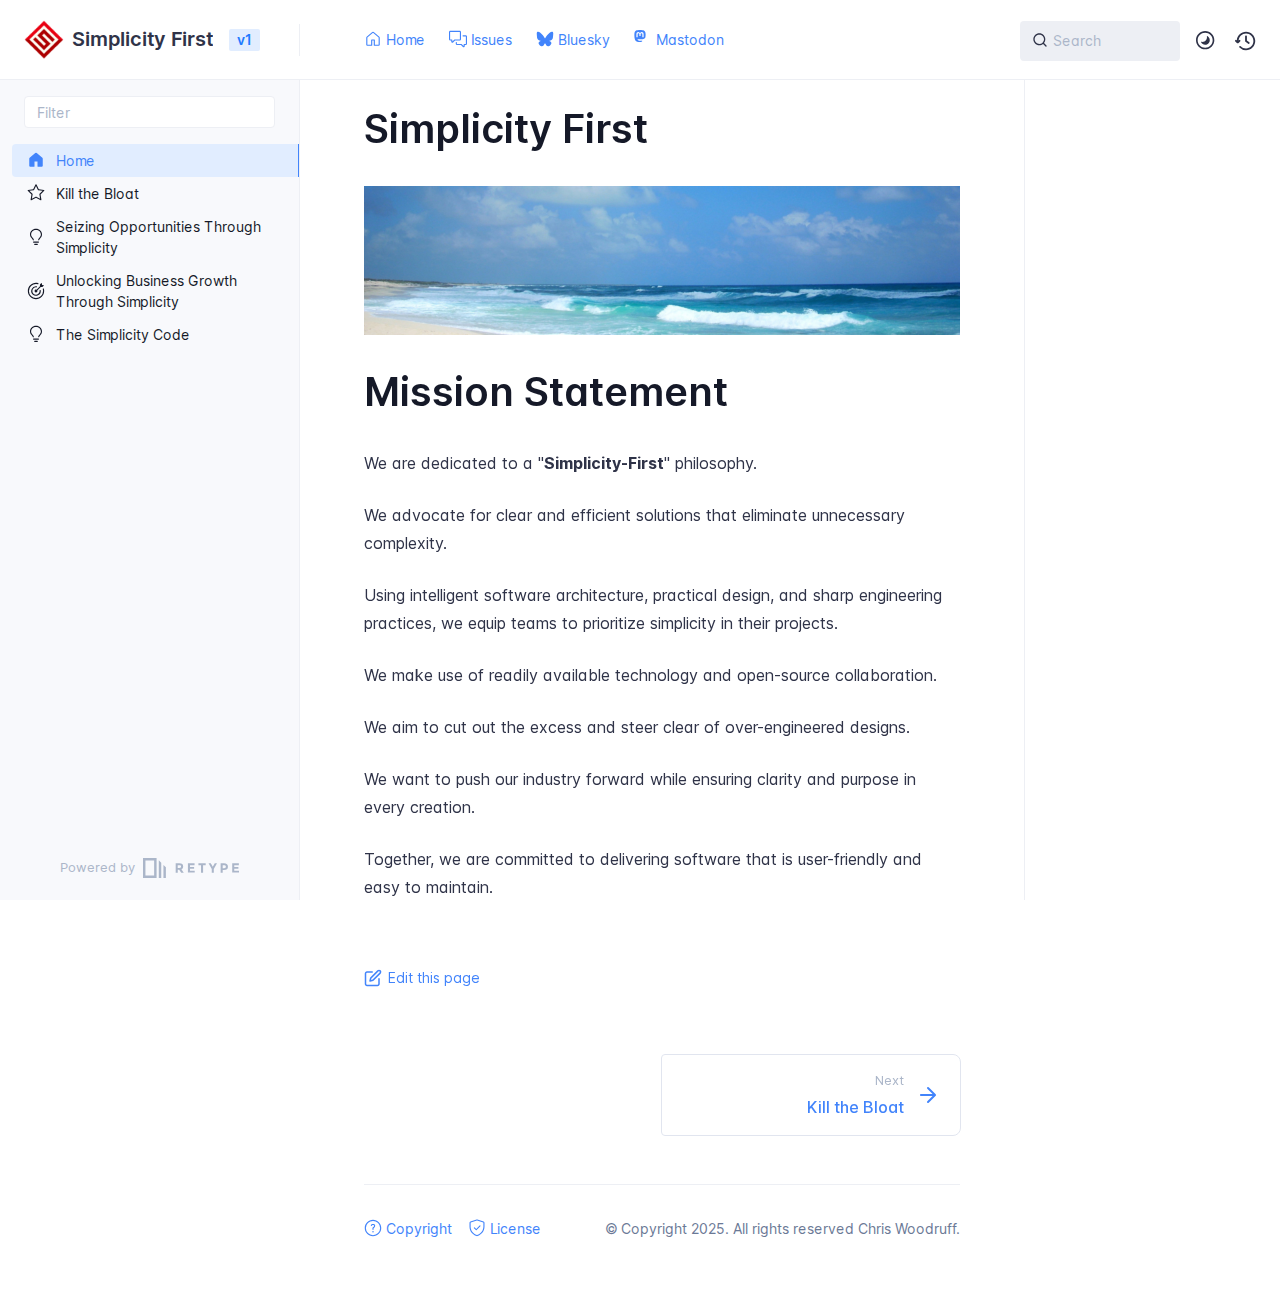
==== commit f9273263: "Refreshes Retype-generated documentation." ====
--- a/index.html
+++ b/index.html
@@ -7,7 +7,7 @@
     <meta charset="UTF-8">
     <meta name="viewport" content="width=device-width,initial-scale=1">
     <meta name="turbo-root" content="/simplicity-first-dev">
-    <meta name="turbo-cache-control" content="no-cache" data-turbo-track="reload" data-track-token="3.6.0.796670060118">
+    <meta name="turbo-cache-control" content="no-cache" data-turbo-track="reload" data-track-token="3.6.0.796670474505">
 
     <!-- See retype.com -->
     <meta name="generator" content="Retype 3.6.0">
@@ -37,11 +37,11 @@
     <script data-cfasync="false">(function () { var el = document.documentElement, m = localStorage.getItem("doc_theme"), wm = window.matchMedia; if (m === "dark" || (!m && wm && wm("(prefers-color-scheme: dark)").matches)) { el.classList.add("dark") } else { el.classList.remove("dark") } })();</script>
 
     <link href="images/favicon.ico" rel="icon">
-    <link href="resources/css/retype.css?v=3.6.0.796670060118" rel="stylesheet">
-
-    <script data-cfasync="false" src="resources/js/config.js?v=3.6.0.796670060118" data-turbo-eval="false" defer></script>
+    <link href="resources/css/retype.css?v=3.6.0.796670474505" rel="stylesheet">
+
+    <script data-cfasync="false" src="resources/js/config.js?v=3.6.0.796670474505" data-turbo-eval="false" defer></script>
     <script data-cfasync="false" src="resources/js/retype.js?v=3.6.0" data-turbo-eval="false" defer></script>
-    <script id="lunr-js" data-cfasync="false" src="resources/js/lunr.js?v=3.6.0.796670060118" data-turbo-eval="false" defer></script>
+    <script id="lunr-js" data-cfasync="false" src="resources/js/lunr.js?v=3.6.0.796670474505" data-turbo-eval="false" defer></script>
 </head>
 <body>
     <div id="docs-app" class="relative text-base antialiased text-gray-700 bg-white font-body dark:bg-dark-850 dark:text-dark-300">
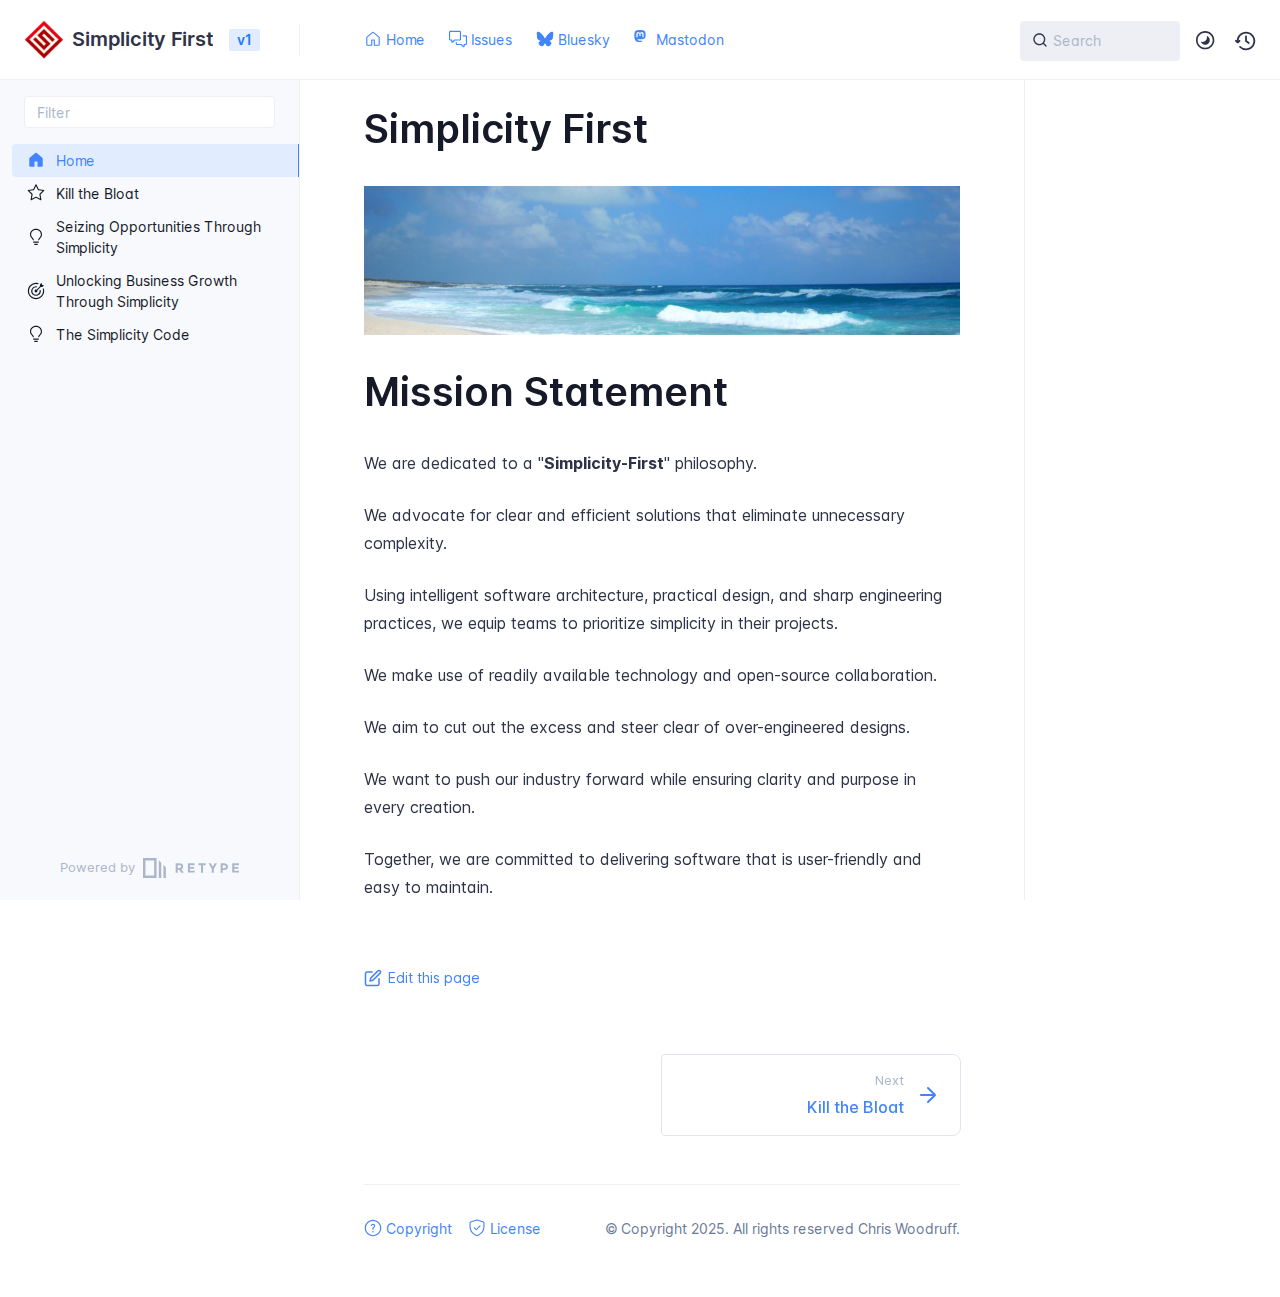
==== commit 6e3168be: "Refreshes Retype-generated documentation." ====
--- a/index.html
+++ b/index.html
@@ -7,7 +7,7 @@
     <meta charset="UTF-8">
     <meta name="viewport" content="width=device-width,initial-scale=1">
     <meta name="turbo-root" content="/simplicity-first-dev">
-    <meta name="turbo-cache-control" content="no-cache" data-turbo-track="reload" data-track-token="3.6.0.796670474505">
+    <meta name="turbo-cache-control" content="no-cache" data-turbo-track="reload" data-track-token="3.6.0.796671419294">
 
     <!-- See retype.com -->
     <meta name="generator" content="Retype 3.6.0">
@@ -37,11 +37,11 @@
     <script data-cfasync="false">(function () { var el = document.documentElement, m = localStorage.getItem("doc_theme"), wm = window.matchMedia; if (m === "dark" || (!m && wm && wm("(prefers-color-scheme: dark)").matches)) { el.classList.add("dark") } else { el.classList.remove("dark") } })();</script>
 
     <link href="images/favicon.ico" rel="icon">
-    <link href="resources/css/retype.css?v=3.6.0.796670474505" rel="stylesheet">
-
-    <script data-cfasync="false" src="resources/js/config.js?v=3.6.0.796670474505" data-turbo-eval="false" defer></script>
+    <link href="resources/css/retype.css?v=3.6.0.796671419294" rel="stylesheet">
+
+    <script data-cfasync="false" src="resources/js/config.js?v=3.6.0.796671419294" data-turbo-eval="false" defer></script>
     <script data-cfasync="false" src="resources/js/retype.js?v=3.6.0" data-turbo-eval="false" defer></script>
-    <script id="lunr-js" data-cfasync="false" src="resources/js/lunr.js?v=3.6.0.796670474505" data-turbo-eval="false" defer></script>
+    <script id="lunr-js" data-cfasync="false" src="resources/js/lunr.js?v=3.6.0.796671419294" data-turbo-eval="false" defer></script>
 </head>
 <body>
     <div id="docs-app" class="relative text-base antialiased text-gray-700 bg-white font-body dark:bg-dark-850 dark:text-dark-300">
